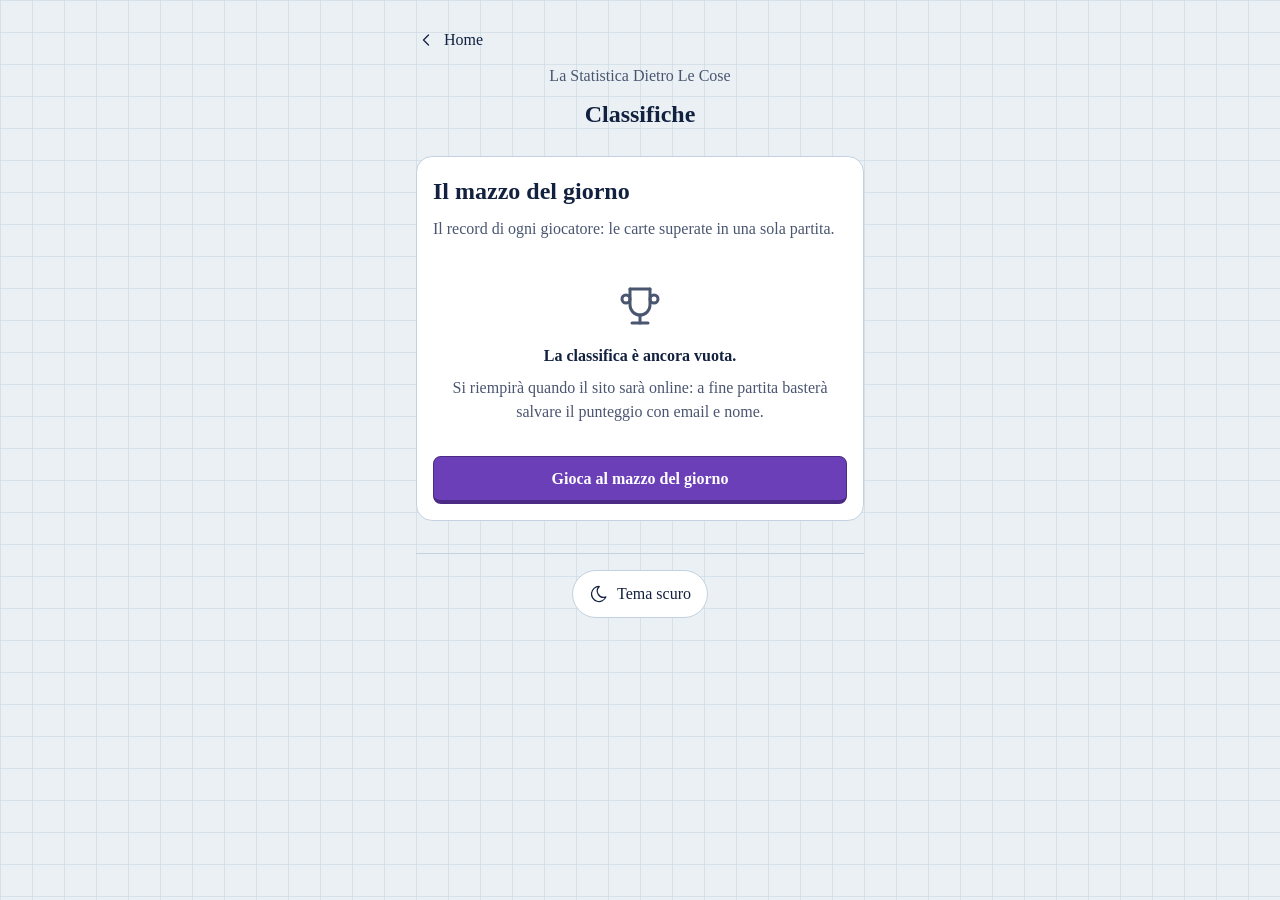
==== classifica/index.html @ bce46f34 "Sito La Statistica Dietro Le Cose: mazzo del giorno e classifiche Co-Authored-By: Claude Opus 5.5 <n" ====
<!doctype html>
<html lang="it">
<head>
  <meta charset="utf-8">
  <meta name="viewport" content="width=device-width, initial-scale=1, viewport-fit=cover">
  <title>Classifiche</title>
  <meta name="description" content="Le classifiche dei giochi di La Statistica Dietro Le Cose.">
  <meta name="theme-color" content="#EAF0F4">
  <link rel="icon" type="image/png" href="../icona.png">
  <link rel="stylesheet" href="../stile.css">
  <script src="../tema.js"></script>
  <link rel="stylesheet" href="classifica.css">
</head>
<body>
  <main class="pagina">
    <a class="indietro" href="../"><svg class="icona" viewBox="0 0 24 24" aria-hidden="true"><path d="M15 6l-6 6l6 6"/></svg>Home</a>
    <p class="intestazione">La Statistica Dietro Le Cose</p>
    <h1>Classifiche</h1>

    <!-- scelta del gioco: compare solo quando i giochi sono più di uno -->
    <div class="opzioni" id="scegliGioco" role="tablist" hidden></div>

    <section class="scheda" id="classifica">
      <h2 id="nomeGioco"></h2>
      <p class="tenue" id="spiegazione"></p>

      <table class="tabella" id="tabella" hidden>
        <thead><tr><th scope="col">#</th><th scope="col">Giocatore</th><th scope="col" id="colonnaPunti"></th></tr></thead>
        <tbody id="righe"></tbody>
      </table>

      <div class="vuota" id="vuota" hidden>
        <!-- Tabler: trophy -->
        <svg class="icona" viewBox="0 0 24 24" aria-hidden="true"><path d="M8 21l8 0"/><path d="M12 17l0 4"/><path d="M7 4l10 0"/><path d="M17 4v8a5 5 0 0 1 -10 0v-8"/><path d="M5 9m-2 0a2 2 0 1 0 4 0a2 2 0 1 0 -4 0"/><path d="M19 9m-2 0a2 2 0 1 0 4 0a2 2 0 1 0 -4 0"/></svg>
        <p><b>La classifica è ancora vuota.</b></p>
        <p class="tenue">Si riempirà quando il sito sarà online: a fine partita basterà salvare il punteggio con email e nome.</p>
      </div>

      <div class="tuo" id="tuo" hidden>
        <span>Il tuo record su questo telefono</span>
        <strong id="tuoRecord"></strong>
      </div>

      <a class="bottone largo" id="gioca" href="#">Gioca</a>
    </section>
  </main>

  <script src="classifica.js"></script>
</body>
</html>
---- stile.css ----
/*
  Stile comune del sito. Regole: skill "stile-interfacce"
  (spaziature multiple di 8, una palette neutra, icone Tabler a linea,
  due pesi di font, niente maiuscolo, numeri senza decorazioni).

  Tema chiaro e scuro
  - Di base il sito segue il telefono (chiaro o scuro).
  - Chi preme il bottone del tema lo sceglie a mano: tema.js scrive
    data-theme="light" o "dark" su <html> e lo ricorda.
  - Tutti i colori stanno qui sotto: le pagine usano solo le variabili.
*/
:root {
  /* spaziature: solo questi valori */
  --s1: 8px;
  --s2: 16px;
  --s3: 24px;
  --s4: 32px;
  --s6: 48px;

  /* il bordo inferiore dei bottoni, che li fa sembrare "da premere" */
  --rilievo: 4px;

  --font: Georgia, "Times New Roman", serif;

  /* --- tema chiaro --- */
  color-scheme: light;
  --fondo: #EAF0F4;
  --superficie: #FFFFFF;
  --linea: #C3D2E0;
  --testo: #12213F;
  --testo-tenue: #4A5670;

  /* accenti, solo con un significato */
  --accento: #6A3FB8;          /* azione principale, "tu" (il viola della pagina) */
  --accento-scuro: #4A2A85;    /* il bordo in rilievo dei bottoni viola */
  --su-accento: #FFFFFF;       /* testo sopra il viola */
  --giusto: #2E8B57;
  --sbagliato: #C0392B;

  /* le carte da gioco restano bianche anche col tema scuro */
  --carta: #FFFFFF;
  --carta-testo: #12213F;
  --seme-rosso: #C0392B;
  --seme-rosso-testo: #C0392B;   /* cuori e quadri scritti sullo sfondo della pagina */
  --dorso: #12213F;
  --tavolo: #2E8B57;

  /* il foglio a quadretti (pattern SVG, niente gradienti) */
  --quadretti: url("data:image/svg+xml,%3Csvg xmlns='http://www.w3.org/2000/svg' width='32' height='32'%3E%3Cpath d='M32 0H0V32' fill='none' stroke='%23C3D2E0' stroke-width='1'/%3E%3C/svg%3E");
}

/* --- tema scuro: stessi nomi, colori diversi --- */
@media (prefers-color-scheme: dark) {
  :root:not([data-theme="light"]) {
    color-scheme: dark;
    --fondo: #0E1524;
    --superficie: #182238;
    --linea: #2E3D58;
    --testo: #E8EDF6;
    --testo-tenue: #A3AFC4;
    --accento: #7C55D6;
    --accento-scuro: #4A2A85;
    --giusto: #4CB782;
    --sbagliato: #E8705F;
    --seme-rosso-testo: #E8705F;
    --tavolo: #22714A;
    --quadretti: url("data:image/svg+xml,%3Csvg xmlns='http://www.w3.org/2000/svg' width='32' height='32'%3E%3Cpath d='M32 0H0V32' fill='none' stroke='%231B263C' stroke-width='1'/%3E%3C/svg%3E");
  }
}
:root[data-theme="dark"] {
  color-scheme: dark;
  --fondo: #0E1524;
  --superficie: #182238;
  --linea: #2E3D58;
  --testo: #E8EDF6;
  --testo-tenue: #A3AFC4;
  --accento: #7C55D6;
  --accento-scuro: #4A2A85;
  --giusto: #4CB782;
  --sbagliato: #E8705F;
  --seme-rosso-testo: #E8705F;
  --tavolo: #22714A;
  --quadretti: url("data:image/svg+xml,%3Csvg xmlns='http://www.w3.org/2000/svg' width='32' height='32'%3E%3Cpath d='M32 0H0V32' fill='none' stroke='%231B263C' stroke-width='1'/%3E%3C/svg%3E");
}

* { box-sizing: border-box; }

/* un elemento nascosto resta nascosto anche se ha un suo display (flex, grid…) */
[hidden] { display: none !important; }

html { -webkit-text-size-adjust: 100%; }

body {
  margin: 0;
  min-height: 100vh;
  min-height: 100dvh;
  font-family: var(--font);
  font-size: 16px;
  color: var(--testo);
  background-color: var(--fondo);
  background-image: var(--quadretti);
  background-size: 32px 32px;
  line-height: 1.5;
}

a { color: inherit; }
h1, h2, h3, b, strong { font-weight: 700; }
p { margin: 0 0 var(--s2); }

.pagina {
  max-width: 480px;
  margin: 0 auto;
  padding: var(--s2) var(--s2) var(--s4);
}

.intestazione {
  text-align: center;
  font-size: 16px;
  color: var(--testo-tenue);
  margin: 0 0 var(--s1);
}

.icona {
  width: 24px;
  height: 24px;
  flex: none;
  fill: none;
  stroke: currentColor;
  stroke-width: 1.5;
  stroke-linecap: round;
  stroke-linejoin: round;
}

/* --- "Home", in alto a sinistra --- */
.indietro {
  display: inline-flex; align-items: center; gap: var(--s1);
  min-height: var(--s6);
  text-decoration: none;
}
.indietro .icona { width: 20px; height: 20px; }

/* --- cambio tema, in fondo alla pagina (lo crea tema.js) --- */
.piede-tema {
  display: flex; justify-content: center;
  margin-top: var(--s4); padding-top: var(--s2);
  border-top: 1px solid var(--linea);
}
.bottone-tema {
  display: inline-flex; align-items: center; gap: var(--s1);
  min-height: var(--s6); padding: 0 var(--s2);
  font: 400 16px var(--font);
  color: var(--testo);
  background: var(--superficie);
  border: 1px solid var(--linea);
  border-radius: var(--s3);
  cursor: pointer;
  -webkit-tap-highlight-color: transparent;
  touch-action: manipulation;
}
.bottone-tema .icona { width: 20px; height: 20px; }

/* --- bottoni ---
   Pieni di colore, con un bordo inferiore più spesso che li fa sembrare in rilievo.
   Quando si premono "scendono": il rilievo sparisce e il bottone si abbassa. */
.bottone {
  display: inline-flex;
  align-items: center;
  justify-content: center;
  gap: var(--s1);
  min-height: var(--s6);
  padding: var(--s1) var(--s2);
  font: 700 16px var(--font);
  color: var(--su-accento);
  background: var(--accento);
  border: 1px solid var(--accento-scuro);
  border-bottom-width: var(--rilievo);
  border-radius: var(--s1);
  cursor: pointer;
  text-decoration: none;
  -webkit-tap-highlight-color: transparent;
  touch-action: manipulation;
  transition: transform .08s, border-bottom-width .08s;
}
.bottone:active:not([disabled]) {
  transform: translateY(3px);
  border-bottom-width: 1px;
  margin-bottom: 3px;
}
.bottone[disabled] { opacity: 0.4; cursor: default; }
.bottone.chiaro {
  color: var(--testo);
  background: var(--superficie);
  border-color: var(--testo-tenue);
}
@media (hover: hover) {
  .bottone:hover:not([disabled]) { filter: brightness(1.08); }
  .bottone.chiaro:hover:not([disabled]) { background: var(--fondo); filter: none; }
}

/* chi usa la tastiera vede dove si trova */
a:focus-visible, button:focus-visible {
  outline: 2px solid var(--accento);
  outline-offset: 2px;
}

.scheda {
  background: var(--superficie);
  border: 1px solid var(--linea);
  border-radius: var(--s2);
  padding: var(--s2);
}
---- classifica/classifica.css ----
/* Pagina delle classifiche. Regole: skill "stile-interfacce". */

h1 { text-align: center; font-size: 24px; margin: 0 0 var(--s3); }
h2 { font-size: 24px; margin: 0 0 var(--s1); }
.tenue { color: var(--testo-tenue); }
.bottone.largo { width: 100%; margin-top: var(--s3); }

/* scelta del gioco */
.opzioni {
  display: flex; margin-bottom: var(--s2);
  border: 1px solid var(--testo); border-radius: var(--s1); overflow: hidden;
}
.opzioni[hidden] { display: none; }
.opzioni button {
  flex: 1; min-height: var(--s6); padding: 0 var(--s1);
  font: 400 16px var(--font); color: var(--testo);
  background: var(--superficie); border: 0; cursor: pointer;
  touch-action: manipulation;
}
.opzioni button + button { border-left: 1px solid var(--testo); }
.opzioni button[aria-selected="true"] { color: var(--su-accento); background: var(--accento); font-weight: 700; }

/* tabella */
.tabella { width: 100%; border-collapse: collapse; font-variant-numeric: tabular-nums; }
.tabella th { text-align: left; font-weight: 400; color: var(--testo-tenue); padding: var(--s1) 0; border-bottom: 1px solid var(--testo-tenue); }
.tabella td { padding: var(--s1) 0; border-bottom: 1px solid var(--linea); }
.tabella th:first-child, .tabella td:first-child { width: var(--s4); }
.tabella th:last-child, .tabella td:last-child { text-align: right; }
.tabella td:last-child { font-weight: 700; }
.tabella tr.io td { background: var(--fondo); }

/* classifica vuota */
.vuota { text-align: center; padding: var(--s3) 0 0; }
.vuota .icona { width: var(--s6); height: var(--s6); color: var(--testo-tenue); margin-bottom: var(--s1); }
.vuota p { margin-bottom: var(--s1); }

/* il tuo record */
.tuo {
  display: flex; justify-content: space-between; align-items: center;
  margin-top: var(--s2); padding-top: var(--s2);
  border-top: 1px solid var(--linea);
}
.tuo span { color: var(--testo-tenue); }
.tuo strong { font-size: 32px; line-height: 1.2; font-variant-numeric: tabular-nums; }
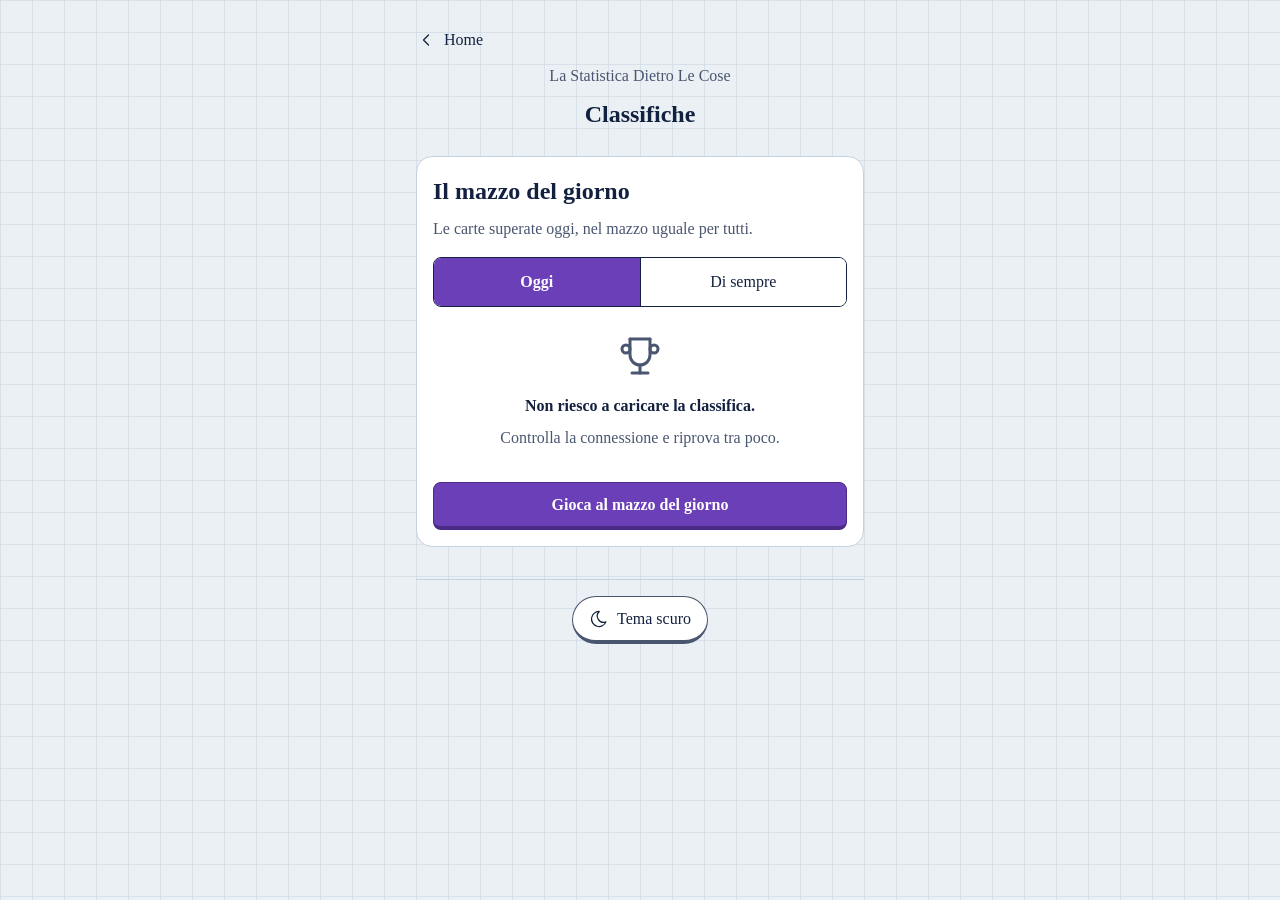
==== commit 620f885e: "Classifica online con Supabase e informativa privacy" ====
--- a/classifica/index.html
+++ b/classifica/index.html
@@ -24,6 +24,14 @@
       <h2 id="nomeGioco"></h2>
       <p class="tenue" id="spiegazione"></p>
 
+      <!-- oggi / di sempre -->
+      <div class="opzioni" id="periodo" role="tablist" aria-label="Periodo">
+        <button type="button" role="tab" id="periodoOggi" aria-selected="true">Oggi</button>
+        <button type="button" role="tab" id="periodoSempre" aria-selected="false">Di sempre</button>
+      </div>
+
+      <p class="stato" id="stato" role="status"></p>
+
       <table class="tabella" id="tabella" hidden>
         <thead><tr><th scope="col">#</th><th scope="col">Giocatore</th><th scope="col" id="colonnaPunti"></th></tr></thead>
         <tbody id="righe"></tbody>
@@ -32,8 +40,8 @@
       <div class="vuota" id="vuota" hidden>
         <!-- Tabler: trophy -->
         <svg class="icona" viewBox="0 0 24 24" aria-hidden="true"><path d="M8 21l8 0"/><path d="M12 17l0 4"/><path d="M7 4l10 0"/><path d="M17 4v8a5 5 0 0 1 -10 0v-8"/><path d="M5 9m-2 0a2 2 0 1 0 4 0a2 2 0 1 0 -4 0"/><path d="M19 9m-2 0a2 2 0 1 0 4 0a2 2 0 1 0 -4 0"/></svg>
-        <p><b>La classifica è ancora vuota.</b></p>
-        <p class="tenue">Si riempirà quando il sito sarà online: a fine partita basterà salvare il punteggio con email e nome.</p>
+        <p><b id="vuotaTitolo"></b></p>
+        <p class="tenue" id="vuotaTesto"></p>
       </div>
 
       <div class="tuo" id="tuo" hidden>
@@ -45,6 +53,7 @@
     </section>
   </main>
 
+  <script src="../server.js"></script>
   <script src="classifica.js"></script>
 </body>
 </html>
--- a/stile.css
+++ b/stile.css
@@ -34,7 +34,7 @@
   --accento: #6A3FB8;          /* azione principale, "tu" (il viola della pagina) */
   --accento-scuro: #4A2A85;    /* il bordo in rilievo dei bottoni viola */
   --su-accento: #FFFFFF;       /* testo sopra il viola */
-  --giusto: #2E8B57;
+  --giusto: #23704A;           /* più scuro del verde dei video: si legge anche sul fondo chiaro */
   --sbagliato: #C0392B;
 
   /* le carte da gioco restano bianche anche col tema scuro */
@@ -43,7 +43,7 @@
   --seme-rosso: #C0392B;
   --seme-rosso-testo: #C0392B;   /* cuori e quadri scritti sullo sfondo della pagina */
   --dorso: #12213F;
-  --tavolo: #2E8B57;
+  --tavolo: #257A4E;           /* il testo bianco sopra resta leggibile */
 
   /* il foglio a quadretti (pattern SVG, niente gradienti) */
   --quadretti: url("data:image/svg+xml,%3Csvg xmlns='http://www.w3.org/2000/svg' width='32' height='32'%3E%3Cpath d='M32 0H0V32' fill='none' stroke='%23C3D2E0' stroke-width='1'/%3E%3C/svg%3E");
@@ -103,6 +103,17 @@
   line-height: 1.5;
 }
 
+/* niente parola sola sull'ultima riga */
+p, li { text-wrap: pretty; }
+
+/* testo letto solo dal lettore di schermo */
+.solo-lettore {
+  position: absolute; width: 1px; height: 1px; overflow: hidden;
+  clip: rect(0 0 0 0); clip-path: inset(50%); white-space: nowrap;
+}
+
+::selection { background: var(--accento); color: var(--su-accento); }
+
 a { color: inherit; }
 h1, h2, h3, b, strong { font-weight: 700; }
 p { margin: 0 0 var(--s2); }
@@ -151,12 +162,16 @@
   font: 400 16px var(--font);
   color: var(--testo);
   background: var(--superficie);
-  border: 1px solid var(--linea);
+  border: 1px solid var(--testo-tenue);
+  border-bottom-width: var(--rilievo);
   border-radius: var(--s3);
   cursor: pointer;
   -webkit-tap-highlight-color: transparent;
   touch-action: manipulation;
-}
+  transition: transform .08s, border-bottom-width .08s;
+}
+.bottone-tema:active { transform: translateY(3px); border-bottom-width: 1px; margin-bottom: 3px; }
+@media (hover: hover) { .bottone-tema:hover { background: var(--fondo); } }
 .bottone-tema .icona { width: 20px; height: 20px; }
 
 /* --- bottoni ---
@@ -209,3 +224,25 @@
   border-radius: var(--s2);
   padding: var(--s2);
 }
+
+/* --- campi dei moduli (es. entrare in classifica) ---
+   16px per il testo: sotto i 16px l'iPhone ingrandisce la pagina quando si tocca il campo */
+.campo { display: grid; gap: var(--s1); margin-bottom: var(--s2); }
+.campo input {
+  min-height: var(--s6);
+  padding: 0 var(--s2);
+  font: 400 16px var(--font);
+  color: var(--testo);
+  background: var(--superficie);
+  border: 1px solid var(--testo-tenue);
+  border-radius: var(--s1);
+}
+.campo input:focus-visible { outline: 2px solid var(--accento); outline-offset: 2px; }
+.consenso {
+  display: flex; align-items: center; gap: var(--s1);
+  min-height: var(--s6); margin-bottom: var(--s2);
+}
+.consenso input { flex: none; width: var(--s3); height: var(--s3); margin: 0; accent-color: var(--accento); }
+.consenso input:focus-visible { outline: 2px solid var(--accento); outline-offset: 2px; }
+.errore-campo { color: var(--sbagliato); margin: 0 0 var(--s2); }
+input:focus-visible { outline: 2px solid var(--accento); outline-offset: 2px; }
--- a/classifica/classifica.css
+++ b/classifica/classifica.css
@@ -42,3 +42,9 @@
 }
 .tuo span { color: var(--testo-tenue); }
 .tuo strong { font-size: 32px; line-height: 1.2; font-variant-numeric: tabular-nums; }
+
+.stato { text-align: center; color: var(--testo-tenue); margin: var(--s2) 0 0; }
+.stato[hidden] { display: none; }
+#periodo { margin: var(--s2) 0 0; }
+.tabella { margin-top: var(--s2); }
+.tabella tr.io td { font-weight: 700; }
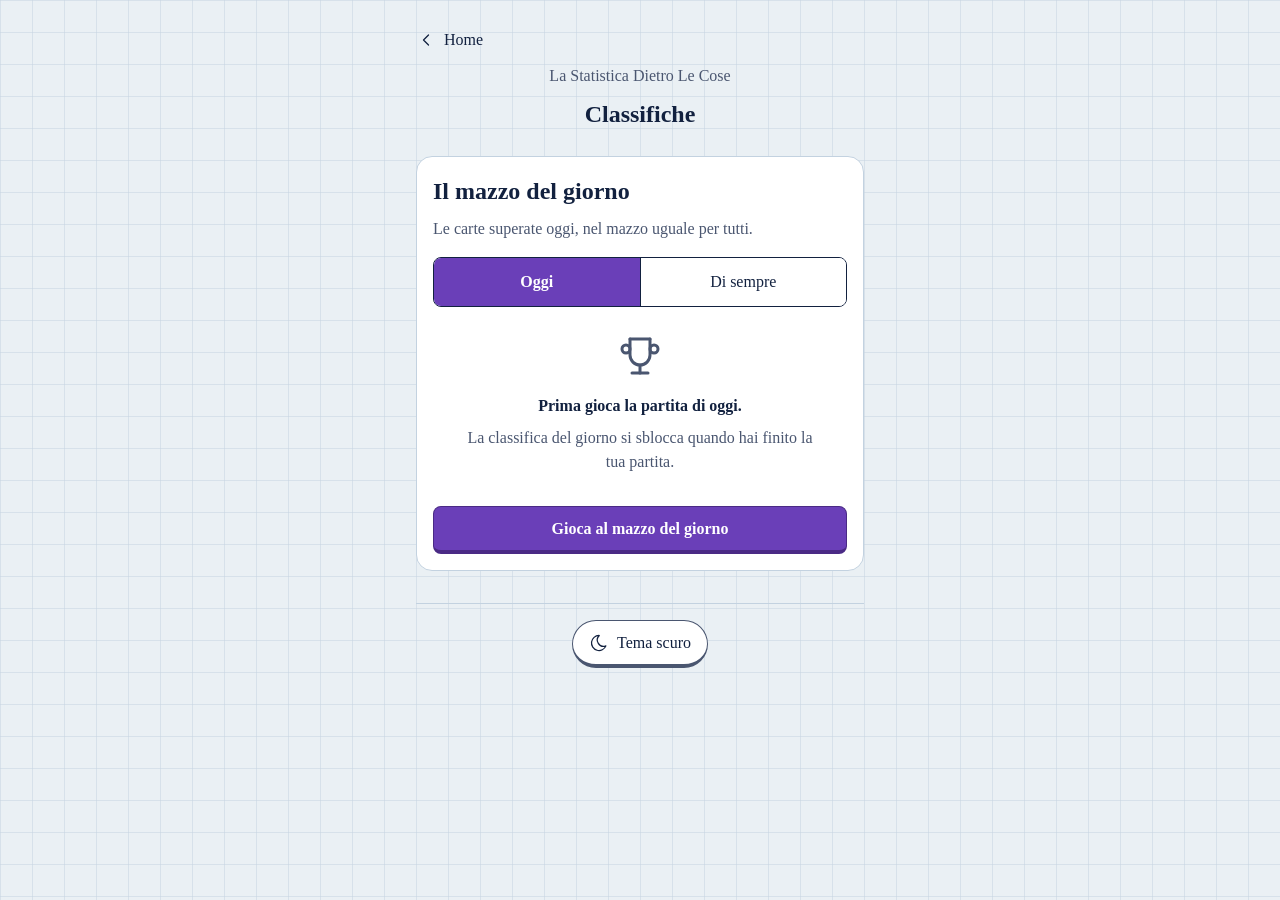
==== commit 57ef4f9f: "Classifica: versione nel link dello script, così i telefoni prendono quello corretto Co-Authored-By:" ====
--- a/classifica/index.html
+++ b/classifica/index.html
@@ -9,6 +9,7 @@
   <link rel="icon" type="image/png" href="../icona.png">
   <link rel="stylesheet" href="../stile.css">
   <script src="../tema.js"></script>
+  <script src="../statistiche.js"></script>
   <link rel="stylesheet" href="classifica.css">
 </head>
 <body>
@@ -54,6 +55,6 @@
   </main>
 
   <script src="../server.js"></script>
-  <script src="classifica.js"></script>
+  <script src="classifica.js?v=2"></script>
 </body>
 </html>
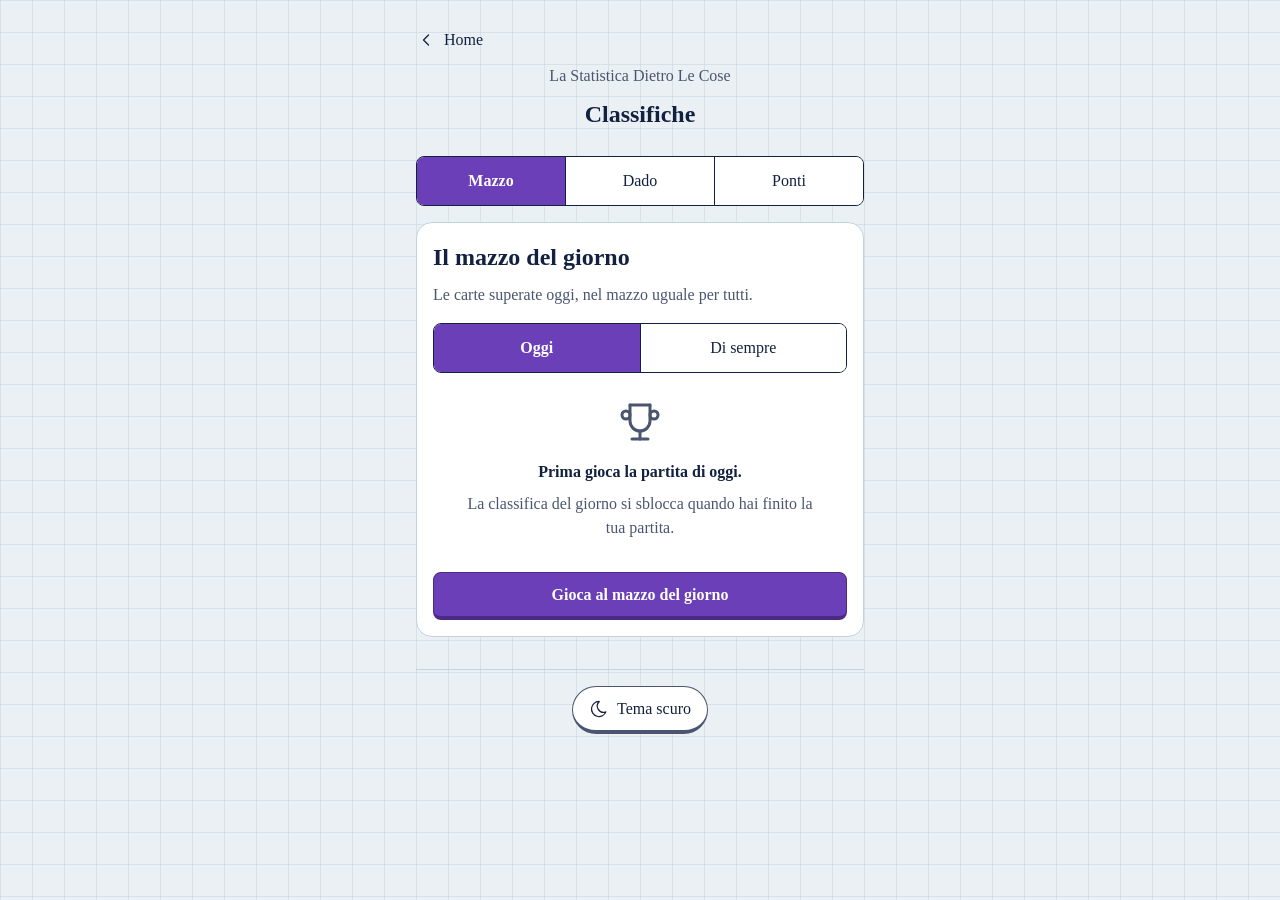
==== commit bcbd2b54: "Nuovo gioco: i ponti del giorno" ====
--- a/classifica/index.html
+++ b/classifica/index.html
@@ -54,7 +54,7 @@
     </section>
   </main>
 
-  <script src="../server.js"></script>
-  <script src="classifica.js?v=2"></script>
+  <script src="../server.js?v=2"></script>
+  <script src="classifica.js?v=3"></script>
 </body>
 </html>
